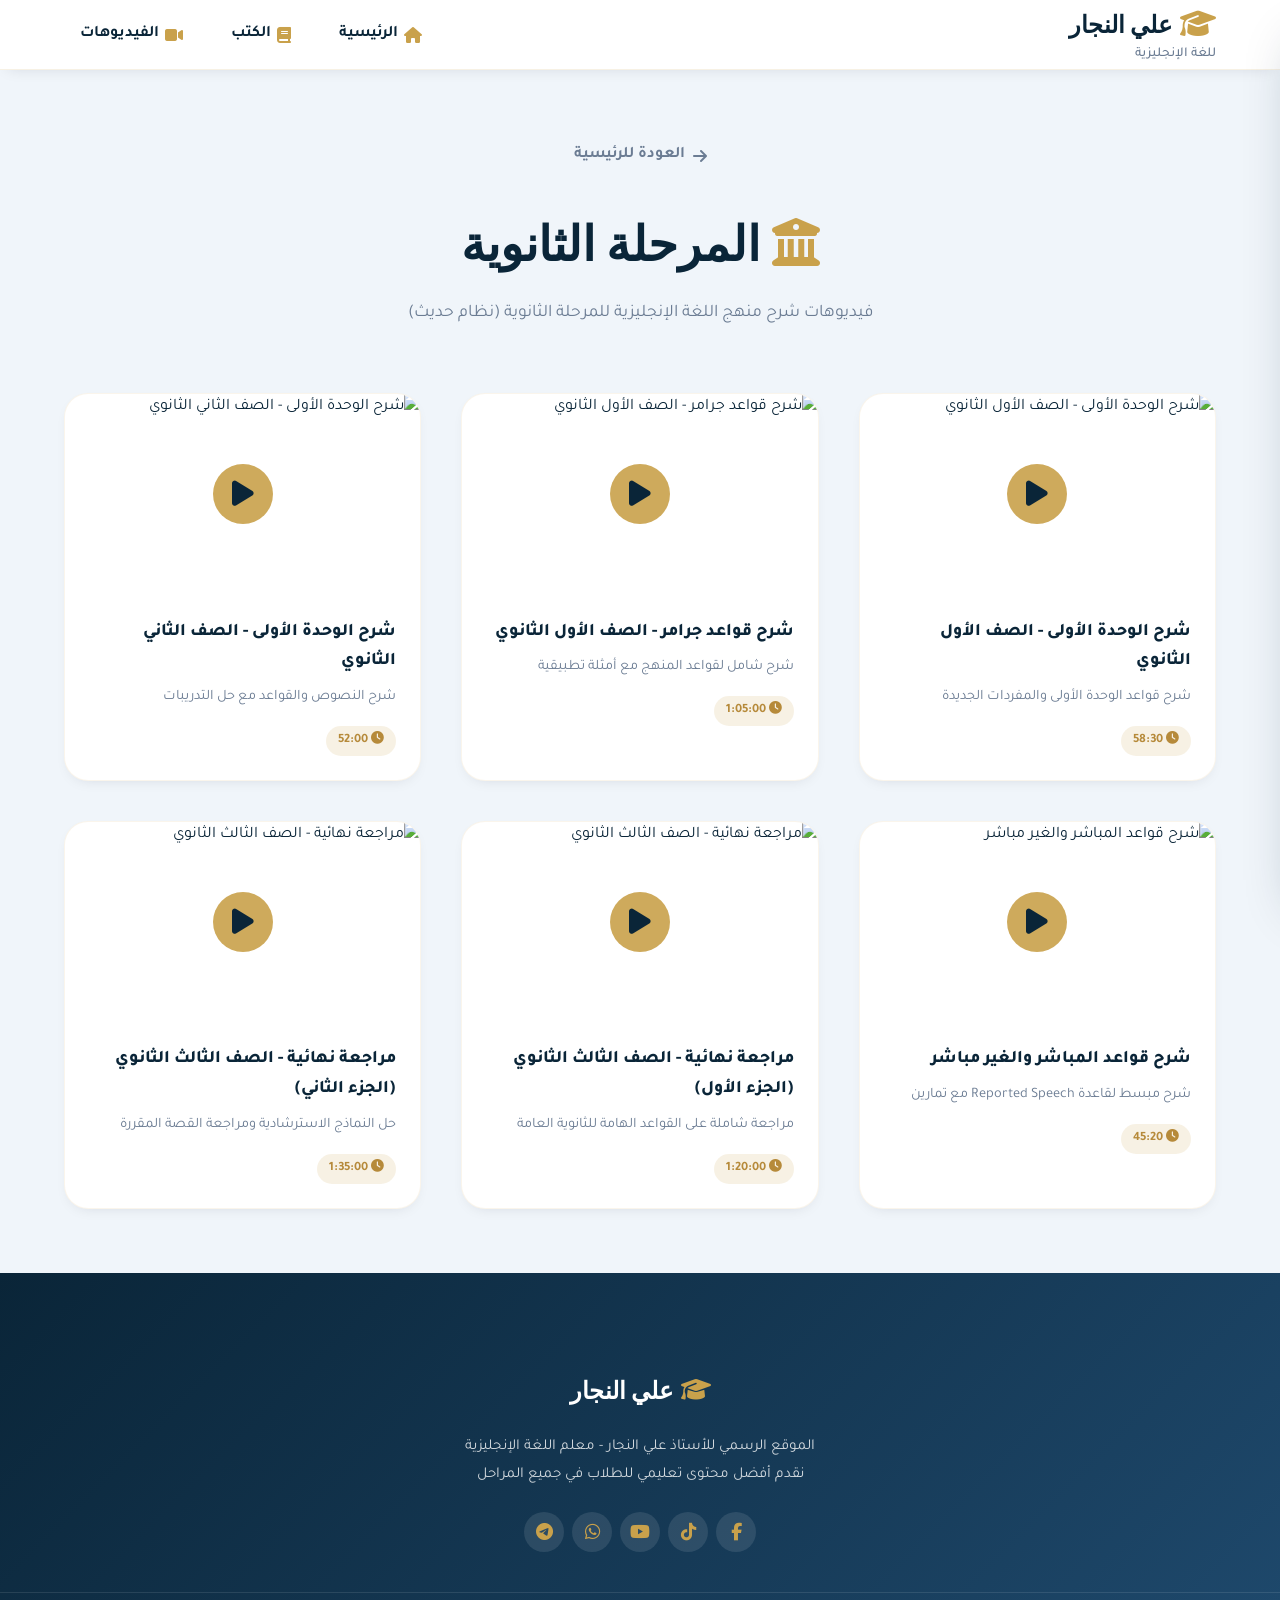
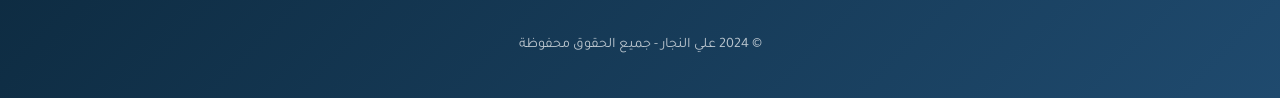
==== videos-high.html @ 55594be4 "Add files via upload" ====
<!DOCTYPE html>
<html lang="ar" dir="rtl">
<head>
  <meta charset="UTF-8">
  <meta name="viewport" content="width=device-width, initial-scale=1.0, maximum-scale=5.0">
  <meta name="description" content="فيديوهات شرح اللغة الإنجليزية - المرحلة الثانوية - الأستاذ علي النجار">
  <meta name="theme-color" content="#0a2538">
  <title>فيديوهات الشرح - المرحلة الثانوية | علي النجار</title>
  
  <!-- Font Awesome 6 -->
  <link rel="stylesheet" href="https://cdnjs.cloudflare.com/ajax/libs/font-awesome/6.4.0/css/all.min.css">
  
  <!-- Google Fonts -->
  <link href="https://fonts.googleapis.com/css2?family=Cairo:wght@400;600;700;800;900&family=Playfair+Display:wght@700;900&family=Tajawal:wght@400;500;700;800&display=swap" rel="stylesheet">
  <link rel="icon" type="image/x-icon" href="Ali.ico">

  <!-- ملف الـ CSS -->
  <link rel="stylesheet" href="style.css">
</head>
<body>

<!-- ===== القائمة العلوية ===== -->
<header class="main-header">
  <div class="header-container">
    <div class="logo-section">
      <a href="index.html" class="logo">
        <i class="fas fa-graduation-cap"></i>
        <span>علي النجار</span>
      </a>
      <span class="logo-subtitle">للغة الإنجليزية</span>
    </div>
    
    <nav class="main-nav" id="mainNav">
      <a href="index.html" class="nav-link">
        <i class="fas fa-home"></i> الرئيسية
      </a>
      <a href="index.html" class="nav-link">
        <i class="fas fa-book"></i> الكتب
      </a>
      <a href="index.html" class="nav-link">
        <i class="fas fa-video"></i> الفيديوهات
      </a>
    </nav>
    
    <button class="mobile-menu-btn" id="mobileMenuBtn" aria-label="القائمة">
      <i class="fas fa-bars"></i>
    </button>
  </div>
</header>

<!-- ===== القائمة الجانبية للجوال ===== -->
<div class="mobile-sidebar" id="mobileSidebar">
  <div class="sidebar-header">
    <h3>القائمة</h3>
    <button class="close-sidebar" id="closeSidebar">
      <i class="fas fa-times"></i>
    </button>
  </div>
  <nav class="sidebar-nav">
    <a href="index.html"><i class="fas fa-home"></i> الرئيسية</a>
    <a href="index.html"><i class="fas fa-book"></i> الكتب</a>
    <a href="index.html"><i class="fas fa-video"></i> الفيديوهات</a>
  </nav>
</div>
<div class="sidebar-overlay" id="sidebarOverlay"></div>

<!-- ===== محتوى الصفحة ===== -->
<section class="videos-page">
  <div class="page-container">
    <div class="page-header">
      <a href="index.html" class="back-button">
        <i class="fas fa-arrow-right"></i>
        <span>العودة للرئيسية</span>
      </a>
      <h1 class="page-title">
        <i class="fas fa-university"></i>
        المرحلة الثانوية
      </h1>
      <p class="page-description">فيديوهات شرح منهج اللغة الإنجليزية للمرحلة الثانوية (نظام حديث)</p>
    </div>
    
    <div class="videos-grid">
      <!-- الصف الأول الثانوي -->
      <div class="video-card">
        <div class="video-thumbnail">
          <img src="https://img.youtube.com/vi/dQw4w9WgXcQ/maxresdefault.jpg" alt="شرح الوحدة الأولى - الصف الأول الثانوي">
          <div class="play-overlay">
            <i class="fas fa-play"></i>
          </div>
        </div>
        <div class="video-info">
          <h3>شرح الوحدة الأولى - الصف الأول الثانوي</h3>
          <p>شرح قواعد الوحدة الأولى والمفردات الجديدة</p>
          <span class="video-duration"><i class="fas fa-clock"></i> 58:30</span>
        </div>
      </div>
      
      <div class="video-card">
        <div class="video-thumbnail">
          <img src="https://img.youtube.com/vi/dQw4w9WgXcQ/maxresdefault.jpg" alt="شرح قواعد جرامر - الصف الأول الثانوي">
          <div class="play-overlay">
            <i class="fas fa-play"></i>
          </div>
        </div>
        <div class="video-info">
          <h3>شرح قواعد جرامر - الصف الأول الثانوي</h3>
          <p>شرح شامل لقواعد المنهج مع أمثلة تطبيقية</p>
          <span class="video-duration"><i class="fas fa-clock"></i> 1:05:00</span>
        </div>
      </div>
      
      <!-- الصف الثاني الثانوي -->
      <div class="video-card">
        <div class="video-thumbnail">
          <img src="https://img.youtube.com/vi/dQw4w9WgXcQ/maxresdefault.jpg" alt="شرح الوحدة الأولى - الصف الثاني الثانوي">
          <div class="play-overlay">
            <i class="fas fa-play"></i>
          </div>
        </div>
        <div class="video-info">
          <h3>شرح الوحدة الأولى - الصف الثاني الثانوي</h3>
          <p>شرح النصوص والقواعد مع حل التدريبات</p>
          <span class="video-duration"><i class="fas fa-clock"></i> 52:00</span>
        </div>
      </div>
      
      <div class="video-card">
        <div class="video-thumbnail">
          <img src="https://img.youtube.com/vi/dQw4w9WgXcQ/maxresdefault.jpg" alt="شرح قواعد المباشر والغير مباشر">
          <div class="play-overlay">
            <i class="fas fa-play"></i>
          </div>
        </div>
        <div class="video-info">
          <h3>شرح قواعد المباشر والغير مباشر</h3>
          <p>شرح مبسط لقاعدة Reported Speech مع تمارين</p>
          <span class="video-duration"><i class="fas fa-clock"></i> 45:20</span>
        </div>
      </div>
      
      <!-- الصف الثالث الثانوي -->
      <div class="video-card">
        <div class="video-thumbnail">
          <img src="https://img.youtube.com/vi/dQw4w9WgXcQ/maxresdefault.jpg" alt="مراجعة نهائية - الصف الثالث الثانوي">
          <div class="play-overlay">
            <i class="fas fa-play"></i>
          </div>
        </div>
        <div class="video-info">
          <h3>مراجعة نهائية - الصف الثالث الثانوي (الجزء الأول)</h3>
          <p>مراجعة شاملة على القواعد الهامة للثانوية العامة</p>
          <span class="video-duration"><i class="fas fa-clock"></i> 1:20:00</span>
        </div>
      </div>
      
      <div class="video-card">
        <div class="video-thumbnail">
          <img src="https://img.youtube.com/vi/dQw4w9WgXcQ/maxresdefault.jpg" alt="مراجعة نهائية - الصف الثالث الثانوي">
          <div class="play-overlay">
            <i class="fas fa-play"></i>
          </div>
        </div>
        <div class="video-info">
          <h3>مراجعة نهائية - الصف الثالث الثانوي (الجزء الثاني)</h3>
          <p>حل النماذج الاسترشادية ومراجعة القصة المقررة</p>
          <span class="video-duration"><i class="fas fa-clock"></i> 1:35:00</span>
        </div>
      </div>
    </div>
  </div>
</section>

<!-- ===== التذييل ===== -->
<footer class="main-footer">
  <div class="footer-container">
    <div class="footer-section">
      <div class="footer-logo">
        <i class="fas fa-graduation-cap"></i>
        <span>علي النجار</span>
      </div>
      <p class="footer-description">
        الموقع الرسمي للأستاذ علي النجار - معلم اللغة الإنجليزية
        <br>نقدم أفضل محتوى تعليمي للطلاب في جميع المراحل
      </p>
      <div class="footer-social">
        <a href="#" aria-label="فيسبوك"><i class="fab fa-facebook-f"></i></a>
        <a href="#" aria-label="تيك توك"><i class="fab fa-tiktok"></i></a>
        <a href="#" aria-label="يوتيوب"><i class="fab fa-youtube"></i></a>
        <a href="https://wa.me/201144112839" aria-label="واتساب"><i class="fab fa-whatsapp"></i></a>
        <a href="#" aria-label="تيليجرام"><i class="fab fa-telegram"></i></a>
      </div>
    </div>
  </div>
  
  <div class="footer-bottom">
    <p>&copy; 2024 علي النجار - جميع الحقوق محفوظة</p>
  </div>
</footer>

<!-- ===== زر الصعود للأعلى ===== -->
<button class="scroll-top" id="scrollTopBtn" aria-label="الصعود للأعلى">
  <i class="fas fa-arrow-up"></i>
</button>

<script src="script.js"></script>
<script>
  // إعداد زر الصعود للأعلى
  const scrollTopBtn = document.getElementById('scrollTopBtn');
  if (scrollTopBtn) {
    window.addEventListener('scroll', () => {
      if (window.scrollY > 300) scrollTopBtn.classList.add('visible');
      else scrollTopBtn.classList.remove('visible');
    });
    scrollTopBtn.addEventListener('click', () => window.scrollTo({ top: 0, behavior: 'smooth' }));
  }
  
  // إعداد القائمة الجانبية
  const menuBtn = document.getElementById('mobileMenuBtn');
  const closeBtn = document.getElementById('closeSidebar');
  const sidebar = document.getElementById('mobileSidebar');
  const overlay = document.getElementById('sidebarOverlay');
  
  if (menuBtn) {
    menuBtn.addEventListener('click', () => {
      sidebar.classList.add('active');
      overlay.classList.add('active');
      document.body.style.overflow = 'hidden';
    });
  }
  
  if (closeBtn) {
    closeBtn.addEventListener('click', () => {
      sidebar.classList.remove('active');
      overlay.classList.remove('active');
      document.body.style.overflow = '';
    });
  }
  
  if (overlay) {
    overlay.addEventListener('click', () => {
      sidebar.classList.remove('active');
      overlay.classList.remove('active');
      document.body.style.overflow = '';
    });
  }
</script>
</body>
</html>
---- style.css ----
/* ============================================
   الملف: styles.css
   الوصف: ملف التنسيقات الرئيسي
   ============================================ */

/* ===== 1. المتغيرات العامة ===== */
:root {
  --color-gold: #c9a14b;
  --color-gold-dark: #b68a3a;
  --color-gold-light: #e2c084;
  --color-gold-glow: rgba(201, 161, 75, 0.4);
  
  --color-blue-deep: #0a2538;
  --color-blue-medium: #1f4a6e;
  --color-blue-light: #e8f0fe;
  
  --color-white: #ffffff;
  --color-white-soft: #f8fafd;
  --color-gray-light: #f0f5fa;
  --color-gray-medium: #6b7c93;
  --color-gray-dark: #4a5568;
  --color-error: #dc3545;
  --color-success: #28a745;
  
  --shadow-xs: 0 2px 8px -4px rgba(0, 20, 40, 0.1);
  --shadow-sm: 0 5px 15px -8px rgba(0, 20, 40, 0.15);
  --shadow-md: 0 10px 25px -12px rgba(10, 37, 56, 0.2);
  --shadow-lg: 0 20px 40px -15px rgba(10, 37, 56, 0.25);
  --shadow-xl: 0 25px 50px -20px rgba(10, 37, 56, 0.3);
  --shadow-gold: 0 10px 30px -10px var(--color-gold-glow);
  
  --transition-fast: all 0.2s ease;
  --transition-normal: all 0.3s cubic-bezier(0.25, 0.46, 0.45, 0.94);
  --transition-slow: all 0.5s cubic-bezier(0.175, 0.885, 0.32, 1.275);
  
  --radius-sm: 8px;
  --radius-md: 16px;
  --radius-lg: 24px;
  --radius-xl: 40px;
  --radius-full: 9999px;
  
  --space-xs: 8px;
  --space-sm: 16px;
  --space-md: 24px;
  --space-lg: 40px;
  --space-xl: 64px;
  --space-2xl: 96px;
  
  --font-primary: 'Tajawal', 'Cairo', sans-serif;
  --font-secondary: 'Playfair Display', serif;
  
  --header-height: 70px;
  --container-max: 1200px;
}

/* ===== 2. إعادة التعيين والأساسيات ===== */
*, *::before, *::after {
  margin: 0;
  padding: 0;
  box-sizing: border-box;
}

html {
  scroll-behavior: smooth;
  font-size: 16px;
}

body {
  font-family: var(--font-primary);
  background: var(--color-gray-light);
  color: var(--color-blue-deep);
  line-height: 1.7;
  min-height: 100vh;
  display: flex;
  flex-direction: column;
  overflow-x: hidden;
  -webkit-font-smoothing: antialiased;
}

a { text-decoration: none; color: inherit; transition: var(--transition-fast); }
button { font-family: inherit; cursor: pointer; border: none; background: none; }
img { max-width: 100%; height: auto; display: block; }
ul { list-style: none; }

.container {
  max-width: var(--container-max);
  margin: 0 auto;
  padding: 0 var(--space-md);
}

.hidden { display: none !important; }

/* ===== 3. الهيدر ===== */
.main-header {
  background: rgba(255, 255, 255, 0.98);
  backdrop-filter: blur(12px);
  box-shadow: var(--shadow-sm);
  border-bottom: 1px solid rgba(201, 161, 75, 0.15);
  position: sticky;
  top: 0;
  z-index: 1000;
  height: var(--header-height);
}

.header-container {
  max-width: var(--container-max);
  margin: 0 auto;
  padding: 0 var(--space-md);
  height: 100%;
  display: flex;
  align-items: center;
  justify-content: space-between;
  gap: var(--space-md);
}

.logo-section {
  display: flex;
  flex-direction: column;
  align-items: flex-start;
}

.logo {
  display: flex;
  align-items: center;
  gap: var(--space-xs);
  font-family: var(--font-secondary);
  font-size: 1.5rem;
  font-weight: 900;
  color: var(--color-blue-deep);
}

.logo i { color: var(--color-gold); font-size: 1.8rem; }
.logo-subtitle { font-size: 0.85rem; color: var(--color-gray-medium); font-weight: 500; }

.main-nav { display: flex; gap: var(--space-sm); }

.nav-link {
  display: flex;
  align-items: center;
  gap: 6px;
  padding: 8px 16px;
  border-radius: var(--radius-full);
  font-weight: 600;
  color: var(--color-blue-deep);
  transition: var(--transition-normal);
}

.nav-link:hover, .nav-link.active {
  background: var(--color-blue-light);
  color: var(--color-blue-medium);
}

.nav-link i { color: var(--color-gold); }

.mobile-menu-btn { display: none; font-size: 1.5rem; color: var(--color-blue-deep); padding: 8px; cursor: pointer; }

/* ===== 4. الأزرار ===== */
.btn {
  display: inline-flex;
  align-items: center;
  justify-content: center;
  gap: 8px;
  padding: 10px 24px;
  border-radius: var(--radius-full);
  font-weight: 700;
  font-size: 0.95rem;
  transition: var(--transition-normal);
  white-space: nowrap;
  border: 2px solid transparent;
}

.btn-primary {
  background: var(--color-gold);
  color: var(--color-blue-deep);
  border-color: var(--color-gold);
}

.btn-primary:hover {
  background: transparent;
  color: var(--color-gold);
  transform: translateY(-3px);
  box-shadow: var(--shadow-gold);
}

.btn-outline {
  background: transparent;
  border-color: var(--color-gold);
  color: var(--color-gold);
}

.btn-outline:hover {
  background: var(--color-gold);
  color: var(--color-blue-deep);
  transform: translateY(-3px);
  box-shadow: var(--shadow-gold);
}

.btn-lg { padding: 14px 32px; font-size: 1.1rem; }

/* ===== 5. قسم البطل ===== */
.hero-section {
  position: relative;
  background: linear-gradient(145deg, #d9d2c0 0%, #e5decc 50%, #f0e9d5 100%);
  padding: var(--space-2xl) 0 var(--space-xl);
  overflow: hidden;
}

.hero-background { position: absolute; inset: 0; pointer-events: none; }

.hero-pattern {
  position: absolute;
  inset: 0;
  background-image: 
    radial-gradient(circle at 20% 30%, rgba(201,161,75,0.08) 0%, transparent 40%),
    radial-gradient(circle at 80% 70%, rgba(10,37,56,0.05) 0%, transparent 40%);
  animation: float 20s ease-in-out infinite;
}

@keyframes float {
  0%, 100% { transform: translate(0, 0); }
  25% { transform: translate(2%, 2%); }
  50% { transform: translate(0, 4%); }
  75% { transform: translate(-2%, 2%); }
}

.hero-gradient {
  position: absolute;
  inset: 0;
  background: linear-gradient(180deg, transparent 0%, rgba(255,255,255,0.5) 100%);
}

.hero-container {
  max-width: var(--container-max);
  margin: 0 auto;
  padding: 0 var(--space-md);
  display: grid;
  grid-template-columns: 1fr 1.5fr;
  gap: var(--space-xl);
  align-items: center;
  position: relative;
  z-index: 1;
}

.hero-image { display: flex; justify-content: center; align-items: center; position: relative; }

.image-frame { position: relative; width: 280px; height: 280px; }

.teacher-photo {
  width: 100%;
  height: 100%;
  border-radius: 50%;
  object-fit: cover;
  border: 5px solid var(--color-gold);
  box-shadow: var(--shadow-xl);
  transition: var(--transition-slow);
  background: var(--color-white);
  padding: 5px;
}

.teacher-photo:hover {
  transform: scale(1.05) rotate(3deg);
  box-shadow: var(--shadow-gold), 0 0 0 10px rgba(201,161,75,0.1);
}

.image-decoration {
  position: absolute;
  inset: -20px;
  border: 3px dashed var(--color-gold);
  border-radius: 50%;
  animation: rotate 30s linear infinite;
}

@keyframes rotate {
  from { transform: rotate(0deg); }
  to { transform: rotate(360deg); }
}

.experience-badge {
  position: absolute;
  bottom: 20px;
  right: 0;
  background: var(--color-gold);
  color: var(--color-blue-deep);
  padding: 12px 20px;
  border-radius: var(--radius-lg);
  text-align: center;
  box-shadow: var(--shadow-md);
  animation: bounce 2s infinite;
}

@keyframes bounce {
  0%, 100% { transform: translateY(0); }
  50% { transform: translateY(-5px); }
}

.badge-number { display: block; font-size: 1.8rem; font-weight: 900; line-height: 1; }
.badge-text { font-size: 0.85rem; font-weight: 600; }

.hero-content { text-align: right; }

.hero-badge {
  display: inline-flex;
  align-items: center;
  gap: 6px;
  background: rgba(201,161,75,0.15);
  color: var(--color-gold-dark);
  padding: 8px 16px;
  border-radius: var(--radius-full);
  font-weight: 700;
  font-size: 0.9rem;
  margin-bottom: var(--space-md);
}

.hero-badge i { color: var(--color-gold); }

.hero-title {
  font-family: var(--font-secondary);
  font-size: clamp(2.5rem, 5vw, 4rem);
  font-weight: 900;
  line-height: 1.2;
  color: var(--color-blue-deep);
  margin-bottom: var(--space-xs);
}

.hero-title .highlight { color: var(--color-gold); display: block; }

.hero-subtitle {
  font-size: clamp(1.2rem, 3vw, 1.8rem);
  font-weight: 700;
  color: var(--color-blue-medium);
  margin-bottom: var(--space-md);
}

.hero-description {
  font-size: 1.1rem;
  color: var(--color-gray-dark);
  margin-bottom: var(--space-lg);
  padding: var(--space-md);
  background: rgba(255,255,255,0.6);
  backdrop-filter: blur(8px);
  border-radius: var(--radius-lg);
  border: 1px solid rgba(201,161,75,0.2);
  display: flex;
  align-items: flex-start;
  gap: var(--space-sm);
}

.hero-description i { color: var(--color-gold); font-size: 1.3rem; margin-top: 3px; }

.hero-actions { display: flex; gap: var(--space-md); flex-wrap: wrap; }

.hero-wave { position: absolute; bottom: 0; left: 0; right: 0; line-height: 0; }
.hero-wave svg { width: 100%; height: 80px; }
.hero-wave path { fill: var(--color-white); }

/* ===== 6. قسم المميزات ===== */
.features-section { background: var(--color-white); padding: var(--space-2xl) 0; }

.section-header { text-align: center; margin-bottom: var(--space-xl); }

.section-title {
  font-family: var(--font-secondary);
  font-size: clamp(2rem, 4vw, 2.8rem);
  font-weight: 900;
  color: var(--color-blue-deep);
  margin-bottom: var(--space-sm);
}

.section-subtitle { font-size: 1.1rem; color: var(--color-gray-medium); max-width: 600px; margin: 0 auto; }

.features-grid {
  display: grid;
  grid-template-columns: repeat(auto-fit, minmax(250px, 1fr));
  gap: var(--space-lg);
}

.feature-card {
  background: var(--color-white-soft);
  border-radius: var(--radius-lg);
  padding: var(--space-lg);
  text-align: center;
  transition: var(--transition-slow);
  border: 1px solid rgba(201,161,75,0.1);
}

.feature-card:hover {
  transform: translateY(-8px);
  box-shadow: var(--shadow-gold);
  border-color: var(--color-gold);
}

.feature-icon {
  width: 80px;
  height: 80px;
  margin: 0 auto var(--space-md);
  background: linear-gradient(135deg, var(--color-gold), var(--color-gold-light));
  border-radius: 50%;
  display: flex;
  align-items: center;
  justify-content: center;
  font-size: 2rem;
  color: var(--color-blue-deep);
  transition: var(--transition-slow);
}

.feature-card:hover .feature-icon { transform: scale(1.1) rotate(5deg); }

.feature-card h3 { font-size: 1.3rem; font-weight: 800; color: var(--color-blue-deep); margin-bottom: var(--space-xs); }
.feature-card p { color: var(--color-gray-medium); font-size: 0.95rem; line-height: 1.6; }

/* ===== 7. البطاقات الرئيسية ===== */
.main-content { padding: var(--space-xl) 0; }

.choices-section {
  display: grid;
  grid-template-columns: repeat(auto-fit, minmax(280px, 1fr));
  gap: var(--space-lg);
  max-width: 800px;
  margin: 0 auto;
}

.choice-card {
  background: var(--color-white);
  border-radius: var(--radius-xl);
  padding: var(--space-lg);
  text-align: center;
  cursor: pointer;
  transition: var(--transition-slow);
  border: 1px solid rgba(201,161,75,0.1);
  box-shadow: var(--shadow-md);
  position: relative;
  overflow: hidden;
  display: block;
}

.choice-card::before {
  content: '';
  position: absolute;
  top: 0;
  left: 0;
  right: 0;
  height: 4px;
  background: linear-gradient(90deg, var(--color-gold), var(--color-gold-light), var(--color-gold));
  transform: scaleX(0);
  transition: transform 0.4s ease;
  transform-origin: right;
}

.choice-card:hover::before { transform: scaleX(1); transform-origin: left; }

.choice-card:hover {
  transform: translateY(-10px) scale(1.02);
  box-shadow: var(--shadow-gold), var(--shadow-xl);
  border-color: var(--color-gold);
}

.card-image-wrapper { position: relative; width: 130px; height: 130px; margin: 0 auto var(--space-md); }

.card-image {
  width: 100%;
  height: 100%;
  border-radius: 50%;
  object-fit: cover;
  border: 4px solid var(--color-gold);
  transition: var(--transition-slow);
  background: var(--color-white);
  padding: 4px;
}

.choice-card:hover .card-image { transform: scale(1.08) rotate(5deg); box-shadow: var(--shadow-gold); }

.card-overlay {
  position: absolute;
  inset: 0;
  border-radius: 50%;
  background: rgba(201,161,75,0.9);
  display: flex;
  align-items: center;
  justify-content: center;
  opacity: 0;
  transition: var(--transition-normal);
}

.card-overlay i {
  color: var(--color-white);
  font-size: 2rem;
  transform: translateX(20px);
  transition: var(--transition-normal);
}

.choice-card:hover .card-overlay { opacity: 1; }
.choice-card:hover .card-overlay i { transform: translateX(0); }

.card-content h2 {
  font-size: 1.4rem;
  font-weight: 900;
  color: var(--color-blue-deep);
  margin-bottom: var(--space-xs);
  display: flex;
  align-items: center;
  justify-content: center;
  gap: 8px;
}

.card-content h2 i { color: var(--color-gold); }
.card-content p { color: var(--color-gray-medium); font-weight: 600; margin-bottom: var(--space-sm); }

.card-tag {
  display: inline-block;
  background: var(--color-gold);
  color: var(--color-blue-deep);
  padding: 4px 16px;
  border-radius: var(--radius-full);
  font-size: 0.85rem;
  font-weight: 700;
}

/* ===== 8. الصفحات ===== */
.page-section { padding: var(--space-xl) 0; min-height: 60vh; }
.page-container { max-width: var(--container-max); margin: 0 auto; padding: 0 var(--space-md); }
.page-header { text-align: center; margin-bottom: var(--space-xl); }

.back-button {
  display: inline-flex;
  align-items: center;
  gap: 8px;
  color: var(--color-gray-medium);
  font-weight: 600;
  margin-bottom: var(--space-md);
  padding: 8px 16px;
  border-radius: var(--radius-full);
  transition: var(--transition-fast);
  cursor: pointer;
}

.back-button:hover { color: var(--color-gold); background: rgba(201,161,75,0.1); }

.page-title {
  font-family: var(--font-secondary);
  font-size: clamp(2rem, 5vw, 3rem);
  font-weight: 900;
  color: var(--color-blue-deep);
  margin-bottom: var(--space-sm);
  display: flex;
  align-items: center;
  justify-content: center;
  gap: 12px;
}

.page-title i { color: var(--color-gold); }
.page-description { color: var(--color-gray-medium); font-size: 1.1rem; }

/* ===== 9. شبكة الكتب ===== */
.books-filter { display: flex; justify-content: center; gap: var(--space-sm); flex-wrap: wrap; margin-bottom: var(--space-lg); }

.filter-btn {
  padding: 10px 24px;
  border-radius: var(--radius-full);
  background: var(--color-white);
  border: 2px solid rgba(201,161,75,0.2);
  color: var(--color-blue-deep);
  font-weight: 700;
  transition: var(--transition-normal);
  cursor: pointer;
}

.filter-btn:hover, .filter-btn.active {
  background: var(--color-gold);
  border-color: var(--color-gold);
  color: var(--color-blue-deep);
}

.books-grid { display: grid; grid-template-columns: repeat(auto-fill, minmax(180px, 1fr)); gap: var(--space-md); }

.book-card {
  background: var(--color-white);
  border-radius: var(--radius-lg);
  padding: var(--space-md);
  text-align: center;
  border: 1px solid rgba(201,161,75,0.1);
  transition: var(--transition-slow);
  animation: fadeInUp 0.5s ease;
}

@keyframes fadeInUp {
  from { opacity: 0; transform: translateY(20px); }
  to { opacity: 1; transform: translateY(0); }
}

.book-card:hover { transform: translateY(-6px); box-shadow: var(--shadow-gold); border-color: var(--color-gold); }

.book-card img {
  width: 100%;
  max-width: 140px;
  aspect-ratio: 3/4;
  object-fit: cover;
  border-radius: var(--radius-md);
  margin: 0 auto var(--space-sm);
  border: 3px solid var(--color-white);
  box-shadow: var(--shadow-sm);
  transition: var(--transition-slow);
}

.book-card:hover img { transform: scale(1.05) rotate(2deg); border-color: var(--color-gold); }

.book-card h4 { font-size: 1rem; font-weight: 800; color: var(--color-blue-deep); margin-bottom: 4px; }
.book-card p { color: var(--color-gray-medium); font-size: 0.9rem; margin-bottom: var(--space-sm); }

.book-download {
  display: inline-flex;
  align-items: center;
  gap: 6px;
  background: var(--color-gold);
  color: var(--color-blue-deep);
  padding: 8px 20px;
  border-radius: var(--radius-full);
  font-size: 0.9rem;
  font-weight: 700;
  transition: var(--transition-normal);
  cursor: pointer;
  border: 2px solid transparent;
  text-decoration: none;
}

.book-download:hover { 
  background: transparent; 
  border: 2px solid var(--color-gold); 
  color: var(--color-gold); 
  transform: scale(1.05); 
}

/* ===== 10. مراحل الفيديوهات ===== */
.stage-selector { display: flex; justify-content: center; gap: var(--space-md); flex-wrap: wrap; margin-bottom: var(--space-xl); }

.stage-btn {
  display: flex;
  align-items: center;
  gap: 10px;
  padding: 14px 28px;
  border-radius: var(--radius-full);
  background: var(--color-white);
  border: 2px solid rgba(201,161,75,0.2);
  color: var(--color-blue-deep);
  font-weight: 700;
  font-size: 1.05rem;
  transition: var(--transition-slow);
  text-decoration: none;
}

.stage-btn i { color: var(--color-gold); font-size: 1.2rem; transition: var(--transition-normal); }

.stage-btn:hover {
  background: var(--color-gold);
  border-color: var(--color-gold);
  color: var(--color-blue-deep);
  transform: translateY(-4px);
  box-shadow: var(--shadow-gold);
}

.stage-btn:hover i { color: var(--color-blue-deep); transform: scale(1.2) rotate(10deg); }

/* ===== 11. صفحة الفيديو المنفصلة ===== */
.videos-page {
  padding: var(--space-xl) 0;
  min-height: 60vh;
}

.videos-grid {
  display: grid;
  grid-template-columns: repeat(auto-fill, minmax(320px, 1fr));
  gap: var(--space-lg);
  margin-top: var(--space-lg);
}

.video-card {
  background: var(--color-white);
  border-radius: var(--radius-lg);
  overflow: hidden;
  transition: var(--transition-slow);
  border: 1px solid rgba(201,161,75,0.1);
  box-shadow: var(--shadow-sm);
}

.video-card:hover {
  transform: translateY(-8px);
  box-shadow: var(--shadow-gold);
  border-color: var(--color-gold);
}

.video-thumbnail {
  position: relative;
  width: 100%;
  padding-top: 56.25%;
  overflow: hidden;
}

.video-thumbnail img {
  position: absolute;
  top: 0;
  left: 0;
  width: 100%;
  height: 100%;
  object-fit: cover;
  transition: var(--transition-slow);
}

.video-card:hover .video-thumbnail img {
  transform: scale(1.05);
}

.play-overlay {
  position: absolute;
  top: 50%;
  left: 50%;
  transform: translate(-50%, -50%);
  width: 60px;
  height: 60px;
  background: rgba(201,161,75,0.9);
  border-radius: 50%;
  display: flex;
  align-items: center;
  justify-content: center;
  transition: var(--transition-normal);
}

.play-overlay i {
  color: var(--color-blue-deep);
  font-size: 1.8rem;
}

.video-card:hover .play-overlay {
  transform: translate(-50%, -50%) scale(1.1);
}

.video-info {
  padding: var(--space-md);
}

.video-info h3 {
  font-size: 1.1rem;
  font-weight: 800;
  color: var(--color-blue-deep);
  margin-bottom: var(--space-xs);
}

.video-info p {
  color: var(--color-gray-medium);
  font-size: 0.9rem;
  margin-bottom: var(--space-sm);
}

.video-duration {
  display: inline-block;
  background: rgba(201,161,75,0.15);
  color: var(--color-gold-dark);
  padding: 4px 12px;
  border-radius: var(--radius-full);
  font-size: 0.8rem;
  font-weight: 600;
}

/* ===== 12. التذييل ===== */
.main-footer {
  background: linear-gradient(135deg, var(--color-blue-deep), var(--color-blue-medium));
  color: var(--color-white);
  padding: var(--space-2xl) 0 var(--space-lg);
  margin-top: auto;
}

.footer-container {
  max-width: var(--container-max);
  margin: 0 auto;
  padding: 0 var(--space-md);
  display: flex;
  justify-content: center;
  margin-bottom: var(--space-lg);
}

.footer-section {
  text-align: center;
  max-width: 600px;
}

.footer-logo {
  display: flex;
  align-items: center;
  justify-content: center;
  gap: var(--space-xs);
  font-family: var(--font-secondary);
  font-size: 1.5rem;
  font-weight: 900;
  margin-bottom: var(--space-md);
}

.footer-logo i { color: var(--color-gold); }

.footer-description {
  color: rgba(255,255,255,0.8);
  font-size: 0.95rem;
  line-height: 1.8;
  margin-bottom: var(--space-md);
}

.footer-social {
  display: flex;
  gap: var(--space-xs);
  justify-content: center;
}

.footer-social a {
  width: 40px;
  height: 40px;
  border-radius: 50%;
  background: rgba(255,255,255,0.1);
  display: flex;
  align-items: center;
  justify-content: center;
  color: var(--color-gold);
  font-size: 1.1rem;
  transition: var(--transition-normal);
}

.footer-social a:hover {
  background: var(--color-gold);
  color: var(--color-blue-deep);
  transform: translateY(-3px);
}

.footer-bottom {
  text-align: center;
  padding-top: var(--space-lg);
  border-top: 1px solid rgba(255,255,255,0.1);
}

.footer-bottom p { color: rgba(255,255,255,0.7); font-size: 0.9rem; }

/* ===== 13. زر الصعود للأعلى ===== */
.scroll-top {
  position: fixed;
  bottom: 30px;
  left: 30px;
  width: 50px;
  height: 50px;
  border-radius: 50%;
  background: var(--color-gold);
  color: var(--color-blue-deep);
  font-size: 1.2rem;
  display: flex;
  align-items: center;
  justify-content: center;
  box-shadow: var(--shadow-md);
  opacity: 0;
  visibility: hidden;
  transition: var(--transition-normal);
  z-index: 999;
  cursor: pointer;
}

.scroll-top.visible { opacity: 1; visibility: visible; }
.scroll-top:hover { background: var(--color-blue-deep); color: var(--color-gold); transform: translateY(-5px); }

/* ===== 14. القائمة الجانبية للجوال ===== */
.mobile-sidebar {
  position: fixed;
  top: 0;
  right: -280px;
  width: 280px;
  height: 100vh;
  background: var(--color-white);
  box-shadow: var(--shadow-xl);
  z-index: 2000;
  transition: var(--transition-slow);
}

.mobile-sidebar.active { right: 0; }

.sidebar-header {
  display: flex;
  justify-content: space-between;
  align-items: center;
  padding: var(--space-md);
  border-bottom: 1px solid rgba(201,161,75,0.1);
}

.sidebar-header h3 { font-size: 1.2rem; font-weight: 800; color: var(--color-blue-deep); }
.close-sidebar { font-size: 1.5rem; color: var(--color-gray-medium); padding: 4px; cursor: pointer; }
.close-sidebar:hover { color: var(--color-error); }

.sidebar-nav { padding: var(--space-md); }

.sidebar-nav a {
  display: flex;
  align-items: center;
  gap: var(--space-sm);
  padding: var(--space-sm);
  color: var(--color-blue-deep);
  font-weight: 600;
  border-radius: var(--radius-md);
  margin-bottom: var(--space-xs);
  transition: var(--transition-fast);
  text-decoration: none;
}

.sidebar-nav a:hover { background: var(--color-blue-light); color: var(--color-blue-medium); }
.sidebar-nav a i { color: var(--color-gold); width: 20px; }

.sidebar-overlay {
  position: fixed;
  inset: 0;
  background: rgba(0,0,0,0.5);
  z-index: 1999;
  opacity: 0;
  visibility: hidden;
  transition: var(--transition-normal);
}

.sidebar-overlay.active { opacity: 1; visibility: visible; }

/* ===== 15. التجاوب ===== */
@media (max-width: 1024px) {
  .hero-container { grid-template-columns: 1fr; text-align: center; }
  .hero-content { text-align: center; }
  .hero-description { justify-content: center; }
  .hero-actions { justify-content: center; }
  .main-nav { display: none; }
  .mobile-menu-btn { display: block; }
}

@media (max-width: 768px) {
  :root { --header-height: 60px; --space-2xl: 48px; --space-xl: 32px; }
  .header-container { padding: 0 var(--space-sm); }
  .logo { font-size: 1.3rem; }
  .hero-section { padding: var(--space-xl) 0; }
  .image-frame { width: 220px; height: 220px; }
  .hero-title { font-size: 2rem; }
  .hero-subtitle { font-size: 1.3rem; }
  .choices-section { grid-template-columns: 1fr; }
  .books-grid { grid-template-columns: repeat(2, 1fr); }
  .stage-selector { flex-direction: column; align-items: center; }
  .stage-btn { width: 100%; max-width: 300px; justify-content: center; }
  .scroll-top { bottom: 20px; left: 20px; width: 45px; height: 45px; }
  .videos-grid { grid-template-columns: 1fr; }
}

@media (max-width: 480px) {
  .books-grid { grid-template-columns: 1fr; }
  .hero-actions { flex-direction: column; width: 100%; }
  .btn-lg { width: 100%; }
  .features-grid { grid-template-columns: 1fr; }
}

/* ===== 16. إمكانية الوصول ===== */
@media (prefers-reduced-motion: reduce) {
  *, *::before, *::after {
    animation-duration: 0.01ms !important;
    transition-duration: 0.01ms !important;
  }
  html { scroll-behavior: auto; }
}

:focus-visible { outline: 3px solid var(--color-gold); outline-offset: 2px; }
button:focus-visible, a:focus-visible, input:focus-visible { outline: 3px solid var(--color-gold); outline-offset: 2px; }
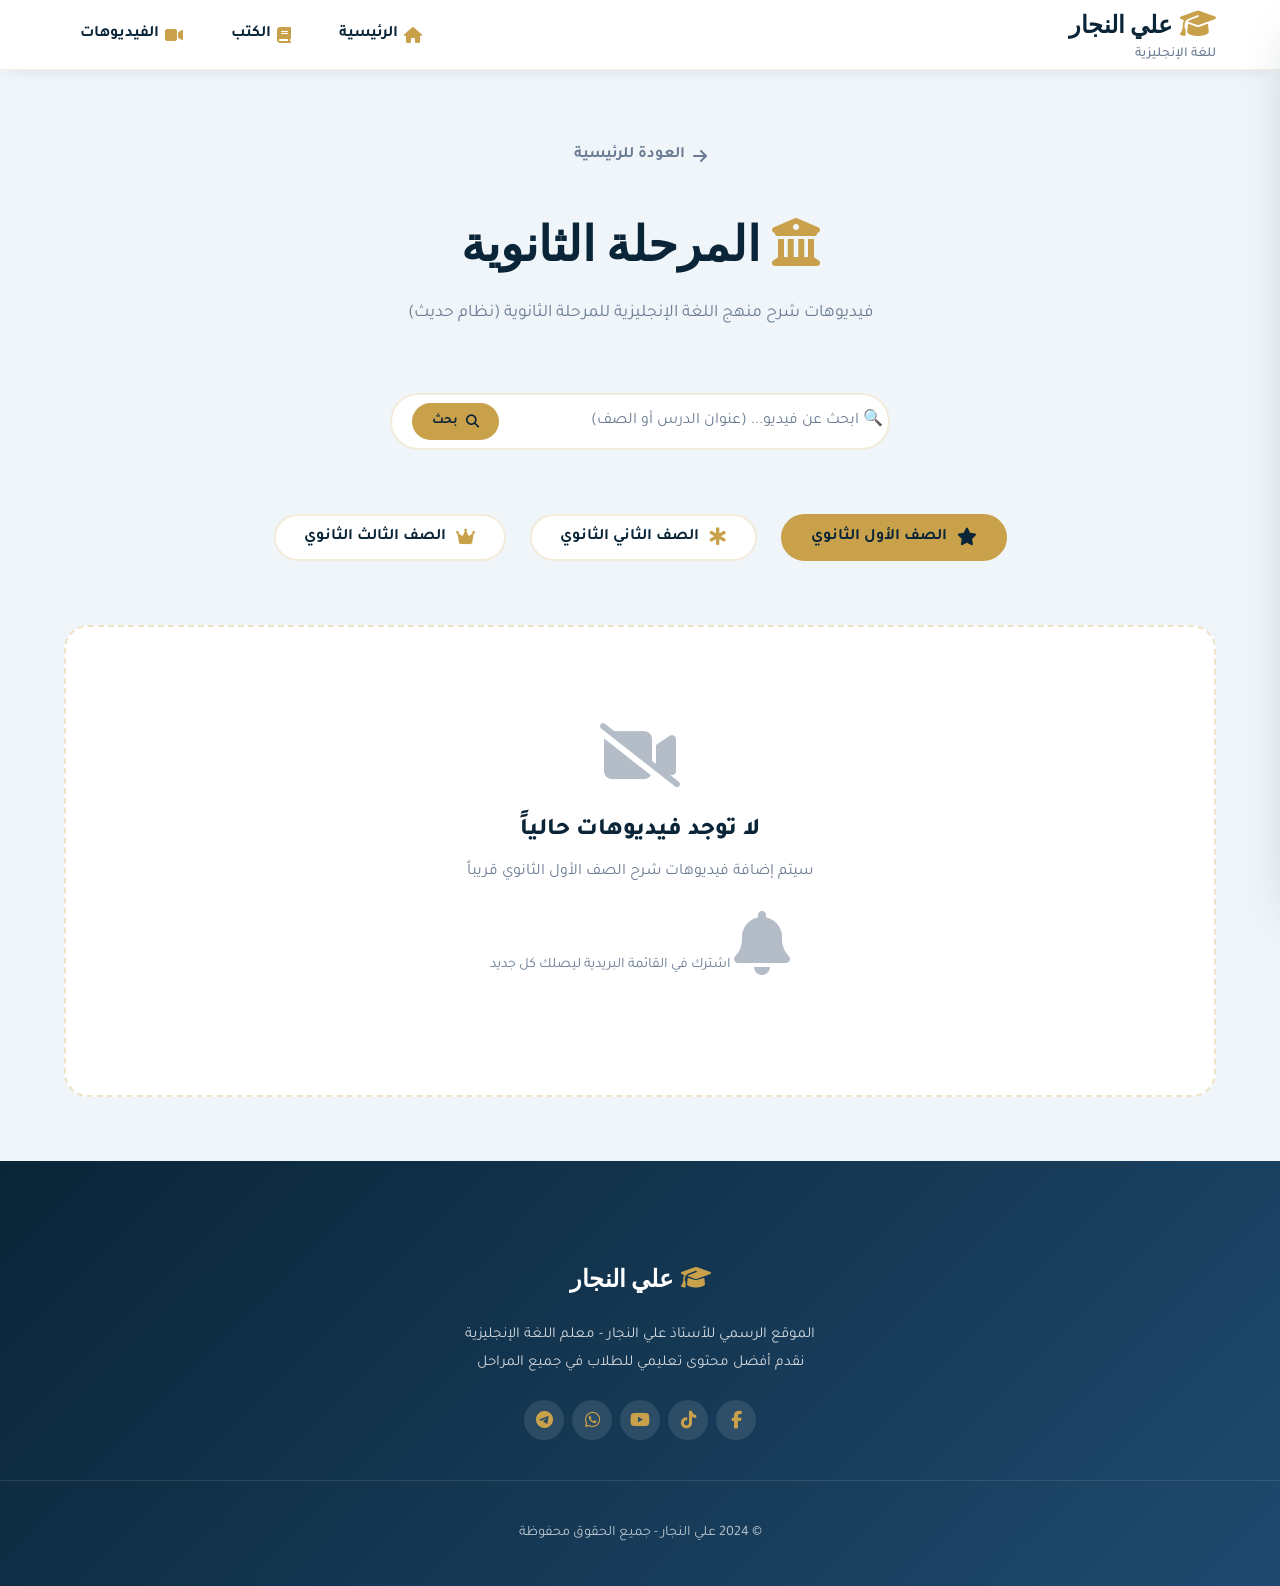
==== commit 9fd7a86e: "Add files via upload" ====
--- a/videos-high.html
+++ b/videos-high.html
@@ -16,6 +16,151 @@
 
   <!-- ملف الـ CSS -->
   <link rel="stylesheet" href="style.css">
+  
+  <style>
+    /* تنسيقات إضافية للصفوف والبحث */
+    .grade-tabs {
+      display: flex;
+      justify-content: center;
+      gap: var(--space-md);
+      flex-wrap: wrap;
+      margin-bottom: var(--space-xl);
+    }
+    
+    .grade-tab {
+      display: flex;
+      align-items: center;
+      gap: 10px;
+      padding: 12px 28px;
+      border-radius: var(--radius-full);
+      background: var(--color-white);
+      border: 2px solid rgba(201,161,75,0.2);
+      color: var(--color-blue-deep);
+      font-weight: 700;
+      font-size: 1rem;
+      transition: var(--transition-slow);
+      cursor: pointer;
+    }
+    
+    .grade-tab i {
+      color: var(--color-gold);
+      font-size: 1.1rem;
+    }
+    
+    .grade-tab:hover {
+      background: var(--color-gold-light);
+      border-color: var(--color-gold);
+      transform: translateY(-2px);
+    }
+    
+    .grade-tab.active {
+      background: var(--color-gold);
+      border-color: var(--color-gold);
+      color: var(--color-blue-deep);
+    }
+    
+    .grade-tab.active i {
+      color: var(--color-blue-deep);
+    }
+    
+    /* شريط البحث */
+    .search-container {
+      max-width: 500px;
+      margin: 0 auto var(--space-xl);
+    }
+    
+    .search-box {
+      display: flex;
+      align-items: center;
+      background: var(--color-white);
+      border: 2px solid rgba(201,161,75,0.2);
+      border-radius: var(--radius-full);
+      padding: 5px 5px 5px 20px;
+      transition: var(--transition-normal);
+    }
+    
+    .search-box:focus-within {
+      border-color: var(--color-gold);
+      box-shadow: var(--shadow-gold);
+    }
+    
+    .search-box input {
+      flex: 1;
+      border: none;
+      padding: 12px 0;
+      font-size: 1rem;
+      font-family: var(--font-primary);
+      background: transparent;
+      outline: none;
+    }
+    
+    .search-box input::placeholder {
+      color: var(--color-gray-medium);
+    }
+    
+    .search-box button {
+      background: var(--color-gold);
+      border: none;
+      padding: 10px 20px;
+      border-radius: var(--radius-full);
+      color: var(--color-blue-deep);
+      font-weight: 600;
+      cursor: pointer;
+      transition: var(--transition-normal);
+      display: flex;
+      align-items: center;
+      gap: 8px;
+    }
+    
+    .search-box button:hover {
+      background: var(--color-gold-dark);
+      transform: scale(1.02);
+    }
+    
+    /* حالة عدم وجود فيديوهات */
+    .empty-videos {
+      text-align: center;
+      padding: var(--space-2xl);
+      background: var(--color-white);
+      border-radius: var(--radius-lg);
+      border: 2px dashed rgba(201,161,75,0.3);
+      margin-top: var(--space-lg);
+    }
+    
+    .empty-videos i {
+      font-size: 4rem;
+      color: var(--color-gray-medium);
+      margin-bottom: var(--space-md);
+      opacity: 0.5;
+    }
+    
+    .empty-videos h3 {
+      font-size: 1.5rem;
+      font-weight: 800;
+      color: var(--color-blue-deep);
+      margin-bottom: var(--space-xs);
+    }
+    
+    .empty-videos p {
+      color: var(--color-gray-medium);
+      font-size: 1rem;
+    }
+    
+    .grade-content {
+      display: none;
+    }
+    
+    .grade-content.active {
+      display: block;
+    }
+    
+    .videos-grid {
+      display: grid;
+      grid-template-columns: repeat(auto-fill, minmax(320px, 1fr));
+      gap: var(--space-lg);
+      margin-top: var(--space-lg);
+    }
+  </style>
 </head>
 <body>
 
@@ -79,93 +224,70 @@
       <p class="page-description">فيديوهات شرح منهج اللغة الإنجليزية للمرحلة الثانوية (نظام حديث)</p>
     </div>
     
-    <div class="videos-grid">
-      <!-- الصف الأول الثانوي -->
-      <div class="video-card">
-        <div class="video-thumbnail">
-          <img src="https://img.youtube.com/vi/dQw4w9WgXcQ/maxresdefault.jpg" alt="شرح الوحدة الأولى - الصف الأول الثانوي">
-          <div class="play-overlay">
-            <i class="fas fa-play"></i>
-          </div>
-        </div>
-        <div class="video-info">
-          <h3>شرح الوحدة الأولى - الصف الأول الثانوي</h3>
-          <p>شرح قواعد الوحدة الأولى والمفردات الجديدة</p>
-          <span class="video-duration"><i class="fas fa-clock"></i> 58:30</span>
-        </div>
-      </div>
-      
-      <div class="video-card">
-        <div class="video-thumbnail">
-          <img src="https://img.youtube.com/vi/dQw4w9WgXcQ/maxresdefault.jpg" alt="شرح قواعد جرامر - الصف الأول الثانوي">
-          <div class="play-overlay">
-            <i class="fas fa-play"></i>
-          </div>
-        </div>
-        <div class="video-info">
-          <h3>شرح قواعد جرامر - الصف الأول الثانوي</h3>
-          <p>شرح شامل لقواعد المنهج مع أمثلة تطبيقية</p>
-          <span class="video-duration"><i class="fas fa-clock"></i> 1:05:00</span>
-        </div>
-      </div>
-      
-      <!-- الصف الثاني الثانوي -->
-      <div class="video-card">
-        <div class="video-thumbnail">
-          <img src="https://img.youtube.com/vi/dQw4w9WgXcQ/maxresdefault.jpg" alt="شرح الوحدة الأولى - الصف الثاني الثانوي">
-          <div class="play-overlay">
-            <i class="fas fa-play"></i>
-          </div>
-        </div>
-        <div class="video-info">
-          <h3>شرح الوحدة الأولى - الصف الثاني الثانوي</h3>
-          <p>شرح النصوص والقواعد مع حل التدريبات</p>
-          <span class="video-duration"><i class="fas fa-clock"></i> 52:00</span>
-        </div>
-      </div>
-      
-      <div class="video-card">
-        <div class="video-thumbnail">
-          <img src="https://img.youtube.com/vi/dQw4w9WgXcQ/maxresdefault.jpg" alt="شرح قواعد المباشر والغير مباشر">
-          <div class="play-overlay">
-            <i class="fas fa-play"></i>
-          </div>
-        </div>
-        <div class="video-info">
-          <h3>شرح قواعد المباشر والغير مباشر</h3>
-          <p>شرح مبسط لقاعدة Reported Speech مع تمارين</p>
-          <span class="video-duration"><i class="fas fa-clock"></i> 45:20</span>
-        </div>
-      </div>
-      
-      <!-- الصف الثالث الثانوي -->
-      <div class="video-card">
-        <div class="video-thumbnail">
-          <img src="https://img.youtube.com/vi/dQw4w9WgXcQ/maxresdefault.jpg" alt="مراجعة نهائية - الصف الثالث الثانوي">
-          <div class="play-overlay">
-            <i class="fas fa-play"></i>
-          </div>
-        </div>
-        <div class="video-info">
-          <h3>مراجعة نهائية - الصف الثالث الثانوي (الجزء الأول)</h3>
-          <p>مراجعة شاملة على القواعد الهامة للثانوية العامة</p>
-          <span class="video-duration"><i class="fas fa-clock"></i> 1:20:00</span>
-        </div>
-      </div>
-      
-      <div class="video-card">
-        <div class="video-thumbnail">
-          <img src="https://img.youtube.com/vi/dQw4w9WgXcQ/maxresdefault.jpg" alt="مراجعة نهائية - الصف الثالث الثانوي">
-          <div class="play-overlay">
-            <i class="fas fa-play"></i>
-          </div>
-        </div>
-        <div class="video-info">
-          <h3>مراجعة نهائية - الصف الثالث الثانوي (الجزء الثاني)</h3>
-          <p>حل النماذج الاسترشادية ومراجعة القصة المقررة</p>
-          <span class="video-duration"><i class="fas fa-clock"></i> 1:35:00</span>
-        </div>
-      </div>
+    <!-- شريط البحث -->
+    <div class="search-container">
+      <div class="search-box">
+        <input type="text" id="searchInput" placeholder="🔍 ابحث عن فيديو... (عنوان الدرس أو الصف)">
+        <button id="searchBtn">
+          <i class="fas fa-search"></i>
+          بحث
+        </button>
+      </div>
+    </div>
+    
+    <!-- أزرار اختيار الصفوف -->
+    <div class="grade-tabs">
+      <button class="grade-tab active" data-grade="first-secondary">
+        <i class="fas fa-star"></i>
+        الصف الأول الثانوي
+      </button>
+      <button class="grade-tab" data-grade="second-secondary">
+        <i class="fas fa-star-of-life"></i>
+        الصف الثاني الثانوي
+      </button>
+      <button class="grade-tab" data-grade="third-secondary">
+        <i class="fas fa-crown"></i>
+        الصف الثالث الثانوي
+      </button>
+    </div>
+    
+    <!-- محتوى الصف الأول الثانوي -->
+    <div id="first-secondary" class="grade-content active">
+      <div class="empty-videos">
+        <i class="fas fa-video-slash"></i>
+        <h3>لا توجد فيديوهات حالياً</h3>
+        <p>سيتم إضافة فيديوهات شرح الصف الأول الثانوي قريباً</p>
+        <p style="margin-top: var(--space-md); font-size: 0.9rem;">
+          <i class="fas fa-bell"></i> اشترك في القائمة البريدية ليصلك كل جديد
+        </p>
+      </div>
+      <div id="first-secondary-grid" class="videos-grid" style="display: none;"></div>
+    </div>
+    
+    <!-- محتوى الصف الثاني الثانوي -->
+    <div id="second-secondary" class="grade-content">
+      <div class="empty-videos">
+        <i class="fas fa-video-slash"></i>
+        <h3>لا توجد فيديوهات حالياً</h3>
+        <p>سيتم إضافة فيديوهات شرح الصف الثاني الثانوي قريباً</p>
+        <p style="margin-top: var(--space-md); font-size: 0.9rem;">
+          <i class="fas fa-bell"></i> اشترك في القائمة البريدية ليصلك كل جديد
+        </p>
+      </div>
+      <div id="second-secondary-grid" class="videos-grid" style="display: none;"></div>
+    </div>
+    
+    <!-- محتوى الصف الثالث الثانوي -->
+    <div id="third-secondary" class="grade-content">
+      <div class="empty-videos">
+        <i class="fas fa-video-slash"></i>
+        <h3>لا توجد فيديوهات حالياً</h3>
+        <p>سيتم إضافة فيديوهات شرح الصف الثالث الثانوي قريباً</p>
+        <p style="margin-top: var(--space-md); font-size: 0.9rem;">
+          <i class="fas fa-bell"></i> اشترك في القائمة البريدية ليصلك كل جديد
+        </p>
+      </div>
+      <div id="third-secondary-grid" class="videos-grid" style="display: none;"></div>
     </div>
   </div>
 </section>
@@ -202,7 +324,6 @@
   <i class="fas fa-arrow-up"></i>
 </button>
 
-<script src="script.js"></script>
 <script>
   // إعداد زر الصعود للأعلى
   const scrollTopBtn = document.getElementById('scrollTopBtn');
@@ -243,6 +364,108 @@
       document.body.style.overflow = '';
     });
   }
+  
+  // ===== تبديل الصفوف =====
+  const gradeTabs = document.querySelectorAll('.grade-tab');
+  const gradeContents = document.querySelectorAll('.grade-content');
+  
+  gradeTabs.forEach(tab => {
+    tab.addEventListener('click', () => {
+      // إزالة الفئة النشطة من جميع الأزرار
+      gradeTabs.forEach(t => t.classList.remove('active'));
+      tab.classList.add('active');
+      
+      // إخفاء جميع المحتويات
+      gradeContents.forEach(content => content.classList.remove('active'));
+      
+      // إظهار المحتوى المحدد
+      const gradeId = tab.getAttribute('data-grade');
+      const activeContent = document.getElementById(gradeId);
+      if (activeContent) {
+        activeContent.classList.add('active');
+      }
+      
+      // تمرير سلس للجزء العلوي من المحتوى
+      setTimeout(() => {
+        document.querySelector('.grade-tabs').scrollIntoView({ behavior: 'smooth', block: 'start' });
+      }, 100);
+    });
+  });
+  
+  // ===== وظيفة البحث =====
+  const searchInput = document.getElementById('searchInput');
+  const searchBtn = document.getElementById('searchBtn');
+  
+  function performSearch() {
+    const searchTerm = searchInput.value.trim().toLowerCase();
+    
+    if (searchTerm === '') {
+      // إذا كان البحث فارغاً، أظهر رسالة
+      showToast('الرجاء إدخال كلمة للبحث');
+      return;
+    }
+    
+    // محاكاة البحث (لأنه لا توجد فيديوهات حالياً)
+    showToast(`🔍 جاري البحث عن: "${searchTerm}" - سيتم إضافة النتائج قريباً`);
+    
+    // هنا يمكنك لاحقاً إضافة كود البحث الفعلي عندما توجد فيديوهات
+    // مثال:
+    // searchVideos(searchTerm);
+  }
+  
+  searchBtn.addEventListener('click', performSearch);
+  searchInput.addEventListener('keypress', (e) => {
+    if (e.key === 'Enter') {
+      performSearch();
+    }
+  });
+  
+  // دالة عرض إشعار مؤقت
+  function showToast(message) {
+    // إزالة أي إشعار موجود
+    const existingToast = document.querySelector('.custom-toast');
+    if (existingToast) existingToast.remove();
+    
+    const toast = document.createElement('div');
+    toast.className = 'custom-toast';
+    toast.innerHTML = `
+      <i class="fas fa-info-circle"></i>
+      <span>${message}</span>
+    `;
+    toast.style.cssText = `
+      position: fixed;
+      bottom: 30px;
+      left: 50%;
+      transform: translateX(-50%);
+      background: var(--color-gold);
+      color: var(--color-blue-deep);
+      padding: 12px 24px;
+      border-radius: 50px;
+      font-weight: 600;
+      z-index: 9999;
+      display: flex;
+      align-items: center;
+      gap: 10px;
+      box-shadow: var(--shadow-lg);
+      animation: slideUp 0.3s ease, fadeOut 0.3s ease 2.7s forwards;
+    `;
+    
+    document.body.appendChild(toast);
+    setTimeout(() => toast.remove(), 3000);
+  }
+  
+  // إضافة أنيميشن للتوست
+  const style = document.createElement('style');
+  style.textContent = `
+    @keyframes slideUp {
+      from { opacity: 0; transform: translateX(-50%) translateY(20px); }
+      to { opacity: 1; transform: translateX(-50%) translateY(0); }
+    }
+    @keyframes fadeOut {
+      to { opacity: 0; transform: translateX(-50%) translateY(-20px); }
+    }
+  `;
+  document.head.appendChild(style);
 </script>
 </body>
 </html>
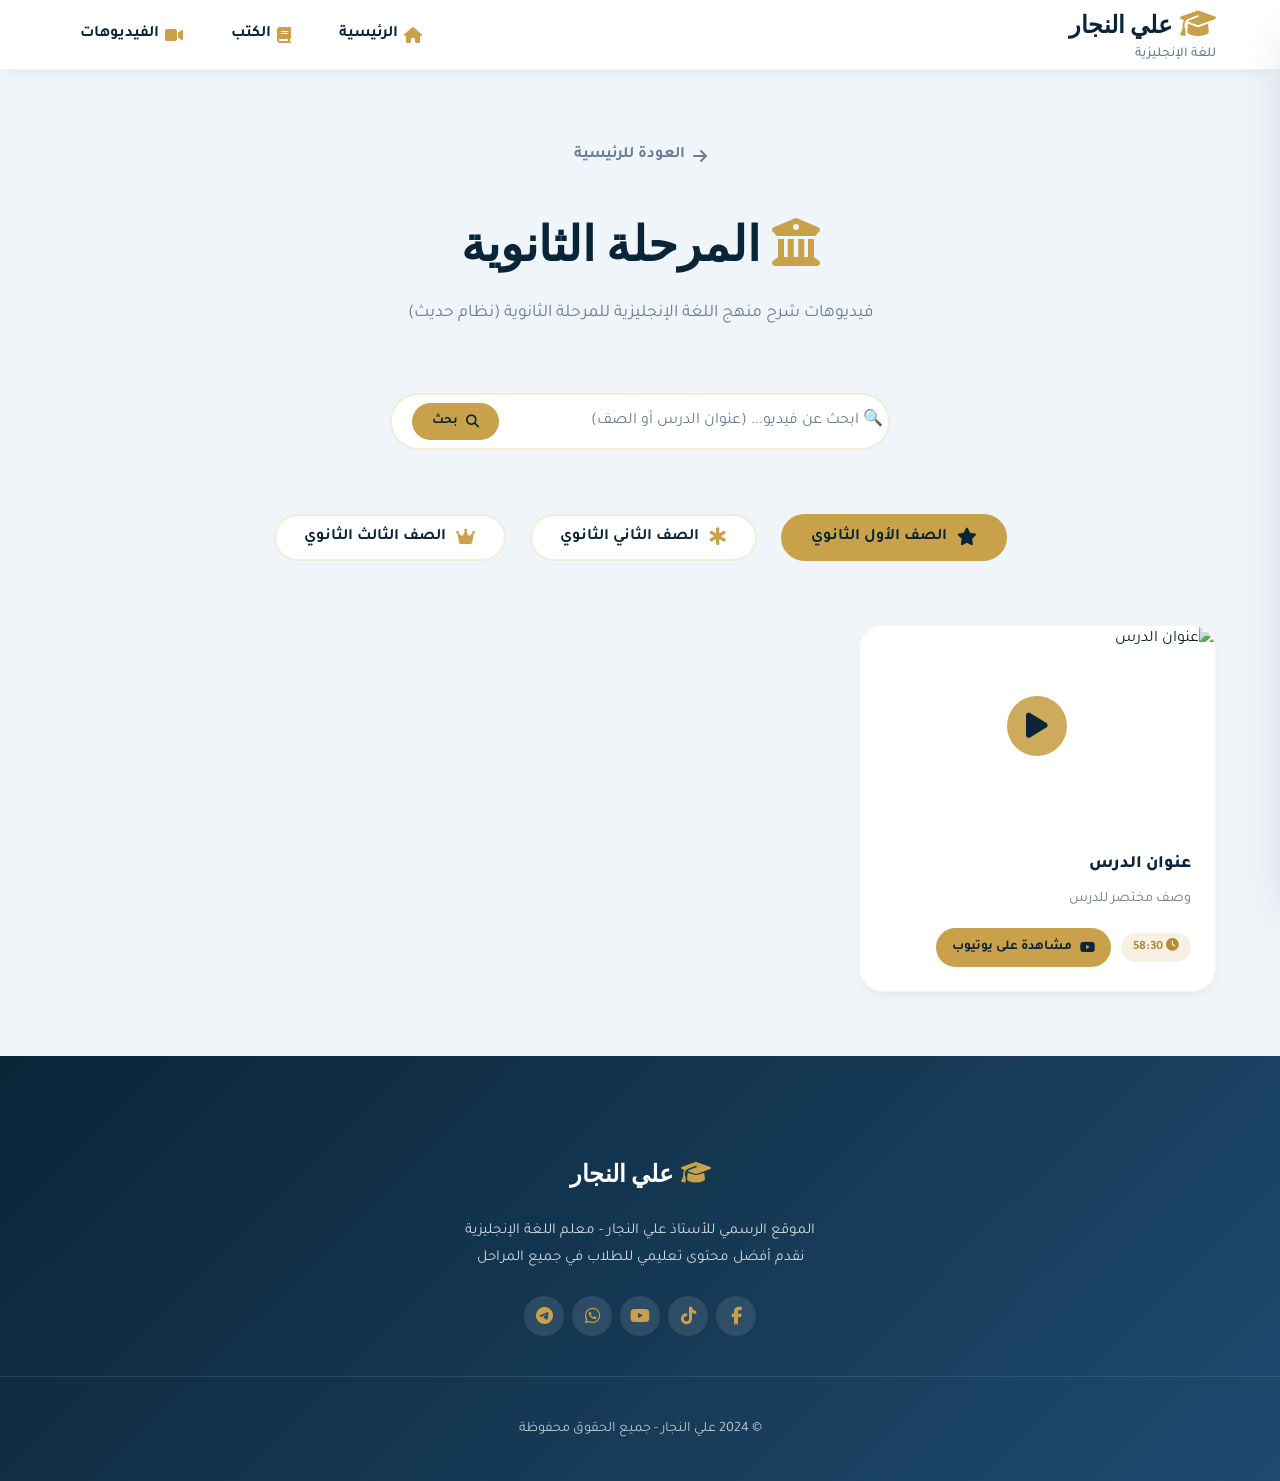
==== commit f1aa0df3: "Update videos-high.html" ====
--- a/videos-high.html
+++ b/videos-high.html
@@ -159,6 +159,27 @@
       grid-template-columns: repeat(auto-fill, minmax(320px, 1fr));
       gap: var(--space-lg);
       margin-top: var(--space-lg);
+    }
+    
+    .video-link {
+      display: inline-flex;
+      align-items: center;
+      gap: 8px;
+      background: var(--color-gold);
+      color: var(--color-blue-deep);
+      padding: 8px 16px;
+      border-radius: var(--radius-full);
+      font-size: 0.85rem;
+      font-weight: 600;
+      text-decoration: none;
+      transition: var(--transition-normal);
+    }
+    
+    .video-link:hover {
+      background: transparent;
+      border: 2px solid var(--color-gold);
+      color: var(--color-gold);
+      transform: scale(1.05);
     }
   </style>
 </head>
@@ -253,39 +274,30 @@
     
     <!-- محتوى الصف الأول الثانوي -->
     <div id="first-secondary" class="grade-content active">
-      <div class="empty-videos">
+      <div class="empty-videos" id="first-secondary-empty">
         <i class="fas fa-video-slash"></i>
         <h3>لا توجد فيديوهات حالياً</h3>
-        <p>سيتم إضافة فيديوهات شرح الصف الأول الثانوي قريباً</p>
-        <p style="margin-top: var(--space-md); font-size: 0.9rem;">
-          <i class="fas fa-bell"></i> اشترك في القائمة البريدية ليصلك كل جديد
-        </p>
+        <p>أضف فيديوهات الصف الأول الثانوي في المصفوفة firstGradeVideos</p>
       </div>
       <div id="first-secondary-grid" class="videos-grid" style="display: none;"></div>
     </div>
     
     <!-- محتوى الصف الثاني الثانوي -->
     <div id="second-secondary" class="grade-content">
-      <div class="empty-videos">
+      <div class="empty-videos" id="second-secondary-empty">
         <i class="fas fa-video-slash"></i>
         <h3>لا توجد فيديوهات حالياً</h3>
-        <p>سيتم إضافة فيديوهات شرح الصف الثاني الثانوي قريباً</p>
-        <p style="margin-top: var(--space-md); font-size: 0.9rem;">
-          <i class="fas fa-bell"></i> اشترك في القائمة البريدية ليصلك كل جديد
-        </p>
+        <p>أضف فيديوهات الصف الثاني الثانوي في المصفوفة secondGradeVideos</p>
       </div>
       <div id="second-secondary-grid" class="videos-grid" style="display: none;"></div>
     </div>
     
     <!-- محتوى الصف الثالث الثانوي -->
     <div id="third-secondary" class="grade-content">
-      <div class="empty-videos">
+      <div class="empty-videos" id="third-secondary-empty">
         <i class="fas fa-video-slash"></i>
         <h3>لا توجد فيديوهات حالياً</h3>
-        <p>سيتم إضافة فيديوهات شرح الصف الثالث الثانوي قريباً</p>
-        <p style="margin-top: var(--space-md); font-size: 0.9rem;">
-          <i class="fas fa-bell"></i> اشترك في القائمة البريدية ليصلك كل جديد
-        </p>
+        <p>أضف فيديوهات الصف الثالث الثانوي في المصفوفة thirdGradeVideos</p>
       </div>
       <div id="third-secondary-grid" class="videos-grid" style="display: none;"></div>
     </div>
@@ -325,6 +337,78 @@
 </button>
 
 <script>
+  // ============================================
+  // 📌 مـن هـنـا أقـم بـإضـافـة الـفـيـديـوهـات
+  // ============================================
+  
+  // ⬇️ أضف فيديوهات الصف الأول الثانوي هنا
+  const firstGradeVideos = [
+    {
+  title: "عنوان الدرس",
+  description: "وصف مختصر للدرس",
+  thumbnail: "https://img.youtube.com/vi/VIDEO_ID/maxresdefault.jpg",
+  youtubeUrl: "https://www.youtube.com/watch?v=VIDEO_ID",
+  duration: "58:30"
+    }
+  ];
+  
+  // ⬇️ أضف فيديوهات الصف الثاني الثانوي هنا
+  const secondGradeVideos = [
+    // أضف فيديوهات الصف الثاني هنا
+  ];
+  
+  // ⬇️ أضف فيديوهات الصف الثالث الثانوي هنا
+  const thirdGradeVideos = [
+    // أضف فيديوهات الصف الثالث هنا
+  ];
+  
+  // ============================================
+  // دوال عرض الفيديوهات (لا تقم بتعديلها)
+  // ============================================
+  
+  function renderVideos(videos, gridId, emptyId) {
+    const grid = document.getElementById(gridId);
+    const empty = document.getElementById(emptyId);
+    
+    if (!grid) return;
+    
+    if (videos.length === 0) {
+      if (empty) empty.style.display = 'block';
+      grid.style.display = 'none';
+      grid.innerHTML = '';
+    } else {
+      if (empty) empty.style.display = 'none';
+      grid.style.display = 'grid';
+      
+      grid.innerHTML = videos.map(video => `
+        <div class="video-card">
+          <div class="video-thumbnail">
+            <img src="${video.thumbnail}" alt="${video.title}" loading="lazy">
+            <div class="play-overlay">
+              <i class="fas fa-play"></i>
+            </div>
+          </div>
+          <div class="video-info">
+            <h3>${video.title}</h3>
+            <p>${video.description}</p>
+            <div style="display: flex; gap: 10px; align-items: center; flex-wrap: wrap; margin-top: 8px;">
+              <span class="video-duration"><i class="fas fa-clock"></i> ${video.duration}</span>
+              <a href="${video.youtubeUrl}" class="video-link" target="_blank">
+                <i class="fab fa-youtube"></i> مشاهدة على يوتيوب
+              </a>
+            </div>
+          </div>
+        </div>
+      `).join('');
+    }
+  }
+  
+  function loadAllVideos() {
+    renderVideos(firstGradeVideos, 'first-secondary-grid', 'first-secondary-empty');
+    renderVideos(secondGradeVideos, 'second-secondary-grid', 'second-secondary-empty');
+    renderVideos(thirdGradeVideos, 'third-secondary-grid', 'third-secondary-empty');
+  }
+  
   // إعداد زر الصعود للأعلى
   const scrollTopBtn = document.getElementById('scrollTopBtn');
   if (scrollTopBtn) {
@@ -365,107 +449,117 @@
     });
   }
   
-  // ===== تبديل الصفوف =====
+  // تبديل الصفوف
   const gradeTabs = document.querySelectorAll('.grade-tab');
   const gradeContents = document.querySelectorAll('.grade-content');
+  let currentGrade = 'first-secondary';
   
   gradeTabs.forEach(tab => {
     tab.addEventListener('click', () => {
-      // إزالة الفئة النشطة من جميع الأزرار
       gradeTabs.forEach(t => t.classList.remove('active'));
       tab.classList.add('active');
       
-      // إخفاء جميع المحتويات
       gradeContents.forEach(content => content.classList.remove('active'));
       
-      // إظهار المحتوى المحدد
-      const gradeId = tab.getAttribute('data-grade');
-      const activeContent = document.getElementById(gradeId);
-      if (activeContent) {
-        activeContent.classList.add('active');
-      }
+      currentGrade = tab.getAttribute('data-grade');
+      const activeContent = document.getElementById(currentGrade);
+      if (activeContent) activeContent.classList.add('active');
       
-      // تمرير سلس للجزء العلوي من المحتوى
+      document.getElementById('searchInput').value = '';
+      loadAllVideos();
+      
       setTimeout(() => {
         document.querySelector('.grade-tabs').scrollIntoView({ behavior: 'smooth', block: 'start' });
       }, 100);
     });
   });
   
-  // ===== وظيفة البحث =====
+  // وظيفة البحث
   const searchInput = document.getElementById('searchInput');
   const searchBtn = document.getElementById('searchBtn');
   
+  function searchInGrade(grade, searchTerm) {
+    let videos = [];
+    let gridId = '';
+    let emptyId = '';
+    
+    if (grade === 'first-secondary') {
+      videos = [...firstGradeVideos];
+      gridId = 'first-secondary-grid';
+      emptyId = 'first-secondary-empty';
+    } else if (grade === 'second-secondary') {
+      videos = [...secondGradeVideos];
+      gridId = 'second-secondary-grid';
+      emptyId = 'second-secondary-empty';
+    } else {
+      videos = [...thirdGradeVideos];
+      gridId = 'third-secondary-grid';
+      emptyId = 'third-secondary-empty';
+    }
+    
+    const grid = document.getElementById(gridId);
+    const empty = document.getElementById(emptyId);
+    
+    if (searchTerm === '') {
+      renderVideos(videos, gridId, emptyId);
+      return;
+    }
+    
+    const filteredVideos = videos.filter(video => 
+      video.title.includes(searchTerm) || video.description.includes(searchTerm)
+    );
+    
+    if (filteredVideos.length === 0) {
+      if (empty) {
+        empty.style.display = 'block';
+        empty.innerHTML = `
+          <i class="fas fa-search"></i>
+          <h3>لا توجد نتائج</h3>
+          <p>لم نجد فيديوهات تحتوي على "${searchTerm}"</p>
+          <button onclick="location.reload()" style="margin-top: 20px; background: var(--color-gold); border: none; padding: 10px 20px; border-radius: 50px; cursor: pointer; font-weight: bold;">
+            <i class="fas fa-undo"></i> عرض الكل
+          </button>
+        `;
+        grid.style.display = 'none';
+      }
+    } else {
+      if (empty) empty.style.display = 'none';
+      grid.style.display = 'grid';
+      grid.innerHTML = filteredVideos.map(video => `
+        <div class="video-card">
+          <div class="video-thumbnail">
+            <img src="${video.thumbnail}" alt="${video.title}">
+            <div class="play-overlay">
+              <i class="fas fa-play"></i>
+            </div>
+          </div>
+          <div class="video-info">
+            <h3>${video.title}</h3>
+            <p>${video.description}</p>
+            <div style="display: flex; gap: 10px; align-items: center; flex-wrap: wrap; margin-top: 8px;">
+              <span class="video-duration"><i class="fas fa-clock"></i> ${video.duration}</span>
+              <a href="${video.youtubeUrl}" class="video-link" target="_blank">
+                <i class="fab fa-youtube"></i> مشاهدة على يوتيوب
+              </a>
+            </div>
+          </div>
+        </div>
+      `).join('');
+    }
+  }
+  
   function performSearch() {
-    const searchTerm = searchInput.value.trim().toLowerCase();
-    
-    if (searchTerm === '') {
-      // إذا كان البحث فارغاً، أظهر رسالة
-      showToast('الرجاء إدخال كلمة للبحث');
-      return;
-    }
-    
-    // محاكاة البحث (لأنه لا توجد فيديوهات حالياً)
-    showToast(`🔍 جاري البحث عن: "${searchTerm}" - سيتم إضافة النتائج قريباً`);
-    
-    // هنا يمكنك لاحقاً إضافة كود البحث الفعلي عندما توجد فيديوهات
-    // مثال:
-    // searchVideos(searchTerm);
+    const searchTerm = searchInput.value.trim();
+    searchInGrade(currentGrade, searchTerm);
   }
   
   searchBtn.addEventListener('click', performSearch);
   searchInput.addEventListener('keypress', (e) => {
-    if (e.key === 'Enter') {
-      performSearch();
-    }
+    if (e.key === 'Enter') performSearch();
   });
   
-  // دالة عرض إشعار مؤقت
-  function showToast(message) {
-    // إزالة أي إشعار موجود
-    const existingToast = document.querySelector('.custom-toast');
-    if (existingToast) existingToast.remove();
-    
-    const toast = document.createElement('div');
-    toast.className = 'custom-toast';
-    toast.innerHTML = `
-      <i class="fas fa-info-circle"></i>
-      <span>${message}</span>
-    `;
-    toast.style.cssText = `
-      position: fixed;
-      bottom: 30px;
-      left: 50%;
-      transform: translateX(-50%);
-      background: var(--color-gold);
-      color: var(--color-blue-deep);
-      padding: 12px 24px;
-      border-radius: 50px;
-      font-weight: 600;
-      z-index: 9999;
-      display: flex;
-      align-items: center;
-      gap: 10px;
-      box-shadow: var(--shadow-lg);
-      animation: slideUp 0.3s ease, fadeOut 0.3s ease 2.7s forwards;
-    `;
-    
-    document.body.appendChild(toast);
-    setTimeout(() => toast.remove(), 3000);
-  }
-  
-  // إضافة أنيميشن للتوست
-  const style = document.createElement('style');
-  style.textContent = `
-    @keyframes slideUp {
-      from { opacity: 0; transform: translateX(-50%) translateY(20px); }
-      to { opacity: 1; transform: translateX(-50%) translateY(0); }
-    }
-    @keyframes fadeOut {
-      to { opacity: 0; transform: translateX(-50%) translateY(-20px); }
-    }
-  `;
-  document.head.appendChild(style);
+  // تحميل الفيديوهات عند بدء الصفحة
+  loadAllVideos();
 </script>
 </body>
-</html>+</html>
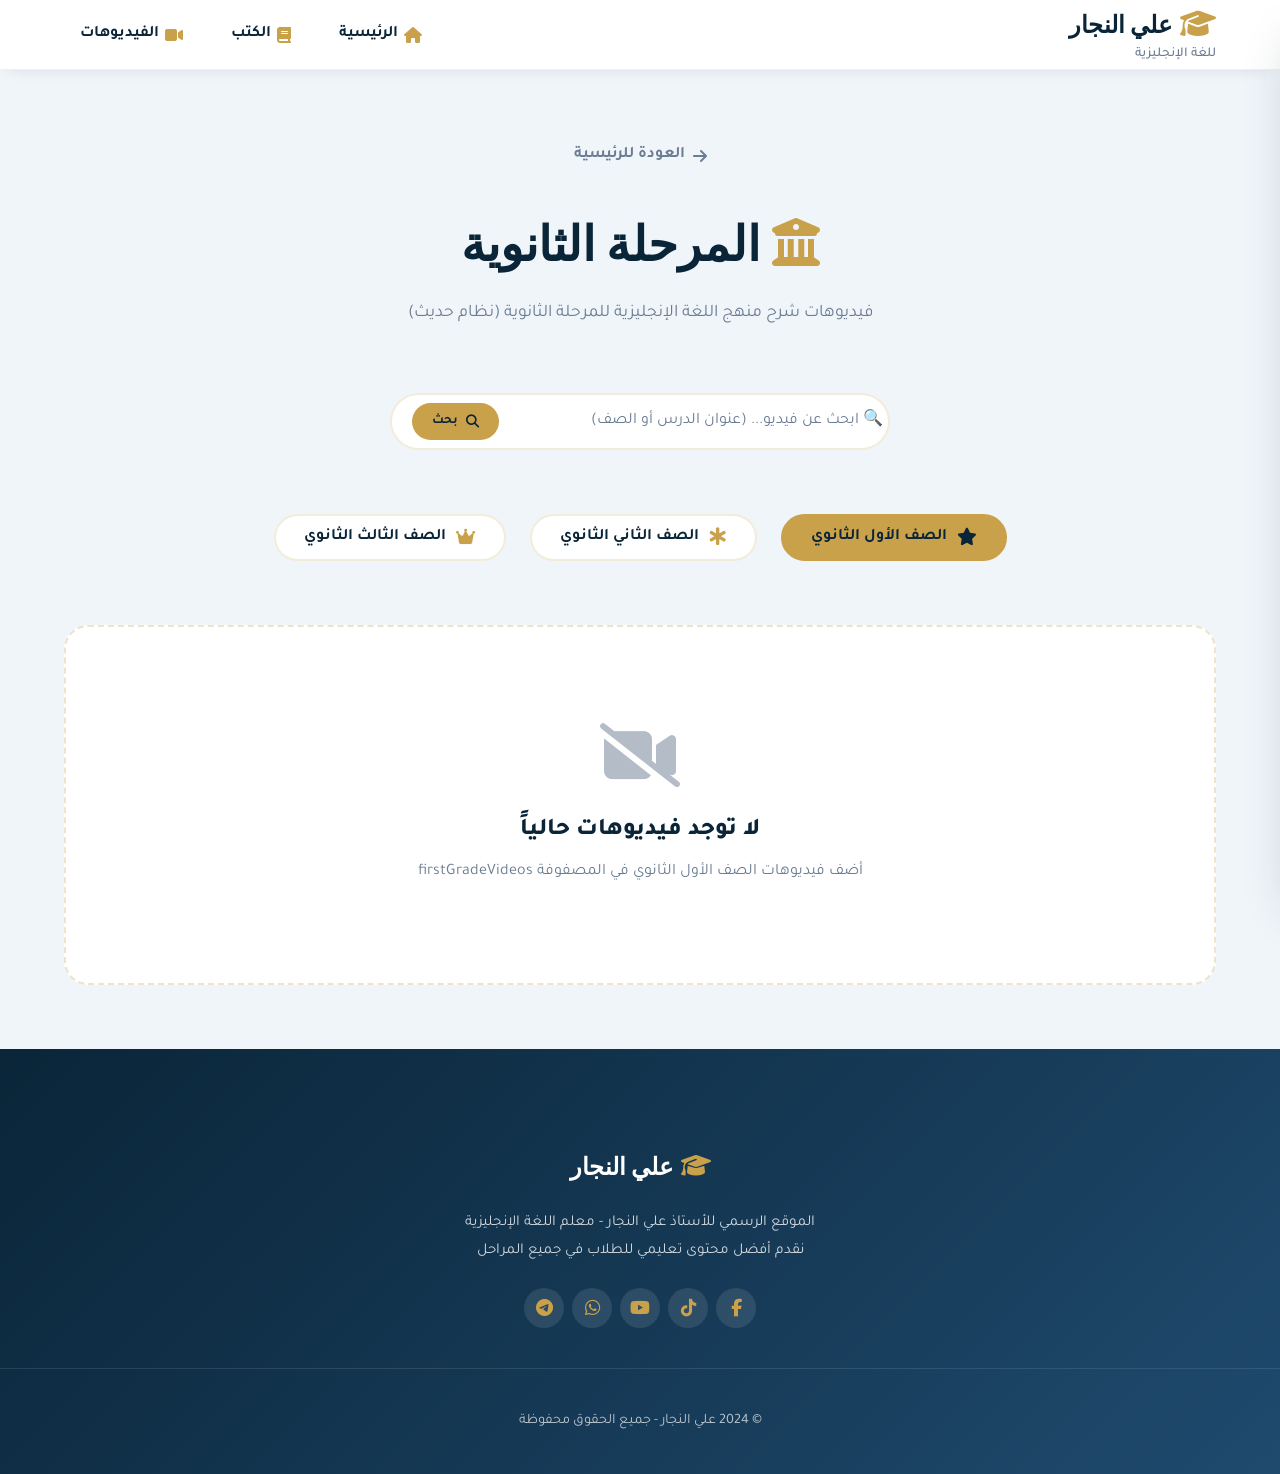
==== commit b08f454e: "Update videos-high.html" ====
--- a/videos-high.html
+++ b/videos-high.html
@@ -343,13 +343,6 @@
   
   // ⬇️ أضف فيديوهات الصف الأول الثانوي هنا
   const firstGradeVideos = [
-    {
-  title: "عنوان الدرس",
-  description: "وصف مختصر للدرس",
-  thumbnail: "https://img.youtube.com/vi/VIDEO_ID/maxresdefault.jpg",
-  youtubeUrl: "https://www.youtube.com/watch?v=VIDEO_ID",
-  duration: "58:30"
-    }
   ];
   
   // ⬇️ أضف فيديوهات الصف الثاني الثانوي هنا
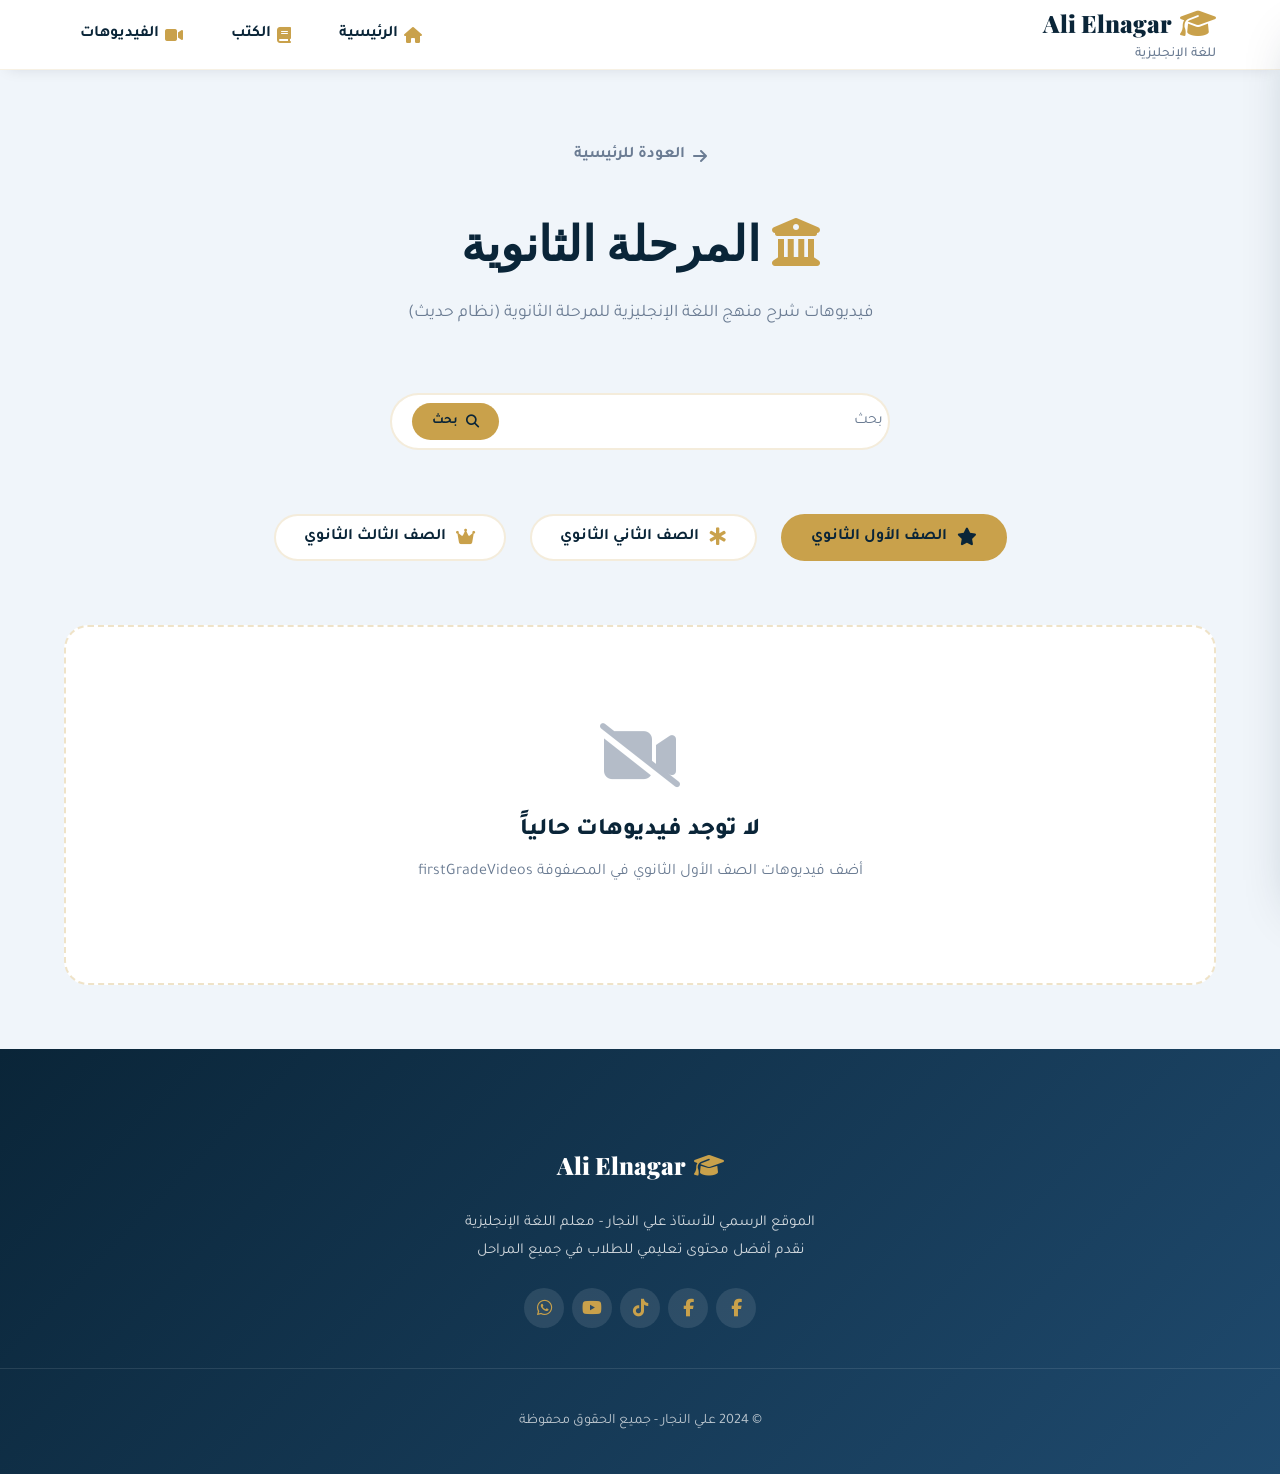
==== commit 9946cc61: "Update videos-high.html" ====
--- a/videos-high.html
+++ b/videos-high.html
@@ -191,7 +191,7 @@
     <div class="logo-section">
       <a href="index.html" class="logo">
         <i class="fas fa-graduation-cap"></i>
-        <span>علي النجار</span>
+        <span>Ali Elnagar</span>
       </a>
       <span class="logo-subtitle">للغة الإنجليزية</span>
     </div>
@@ -248,7 +248,7 @@
     <!-- شريط البحث -->
     <div class="search-container">
       <div class="search-box">
-        <input type="text" id="searchInput" placeholder="🔍 ابحث عن فيديو... (عنوان الدرس أو الصف)">
+        <input type="text" id="searchInput" placeholder="بحث">
         <button id="searchBtn">
           <i class="fas fa-search"></i>
           بحث
@@ -310,18 +310,18 @@
     <div class="footer-section">
       <div class="footer-logo">
         <i class="fas fa-graduation-cap"></i>
-        <span>علي النجار</span>
+        <span>Ali Elnagar</span>
       </div>
       <p class="footer-description">
         الموقع الرسمي للأستاذ علي النجار - معلم اللغة الإنجليزية
         <br>نقدم أفضل محتوى تعليمي للطلاب في جميع المراحل
       </p>
       <div class="footer-social">
-        <a href="#" aria-label="فيسبوك"><i class="fab fa-facebook-f"></i></a>
-        <a href="#" aria-label="تيك توك"><i class="fab fa-tiktok"></i></a>
-        <a href="#" aria-label="يوتيوب"><i class="fab fa-youtube"></i></a>
+        <a href="https://www.facebook.com/share/18XEP6rCyN/" aria-label="فيسبوك"><i class="fab fa-facebook-f"></i></a>
+        <a href="https://www.facebook.com/share/1Dh2Bu3Zq1/" aria-label="فيسبوك"><i class="fab fa-facebook-f"></i></a>
+        <a href="tiktok.com/@alielnagar466" aria-label="تيك توك"><i class="fab fa-tiktok"></i></a>
+        <a href="https://www.youtube.com/@%D8%AF%D8%B1%D8%B3%D8%A7%D9%86%D8%AC%D9%84%D8%B4" aria-label="يوتيوب"><i class="fab fa-youtube"></i></a>
         <a href="https://wa.me/201144112839" aria-label="واتساب"><i class="fab fa-whatsapp"></i></a>
-        <a href="#" aria-label="تيليجرام"><i class="fab fa-telegram"></i></a>
       </div>
     </div>
   </div>
